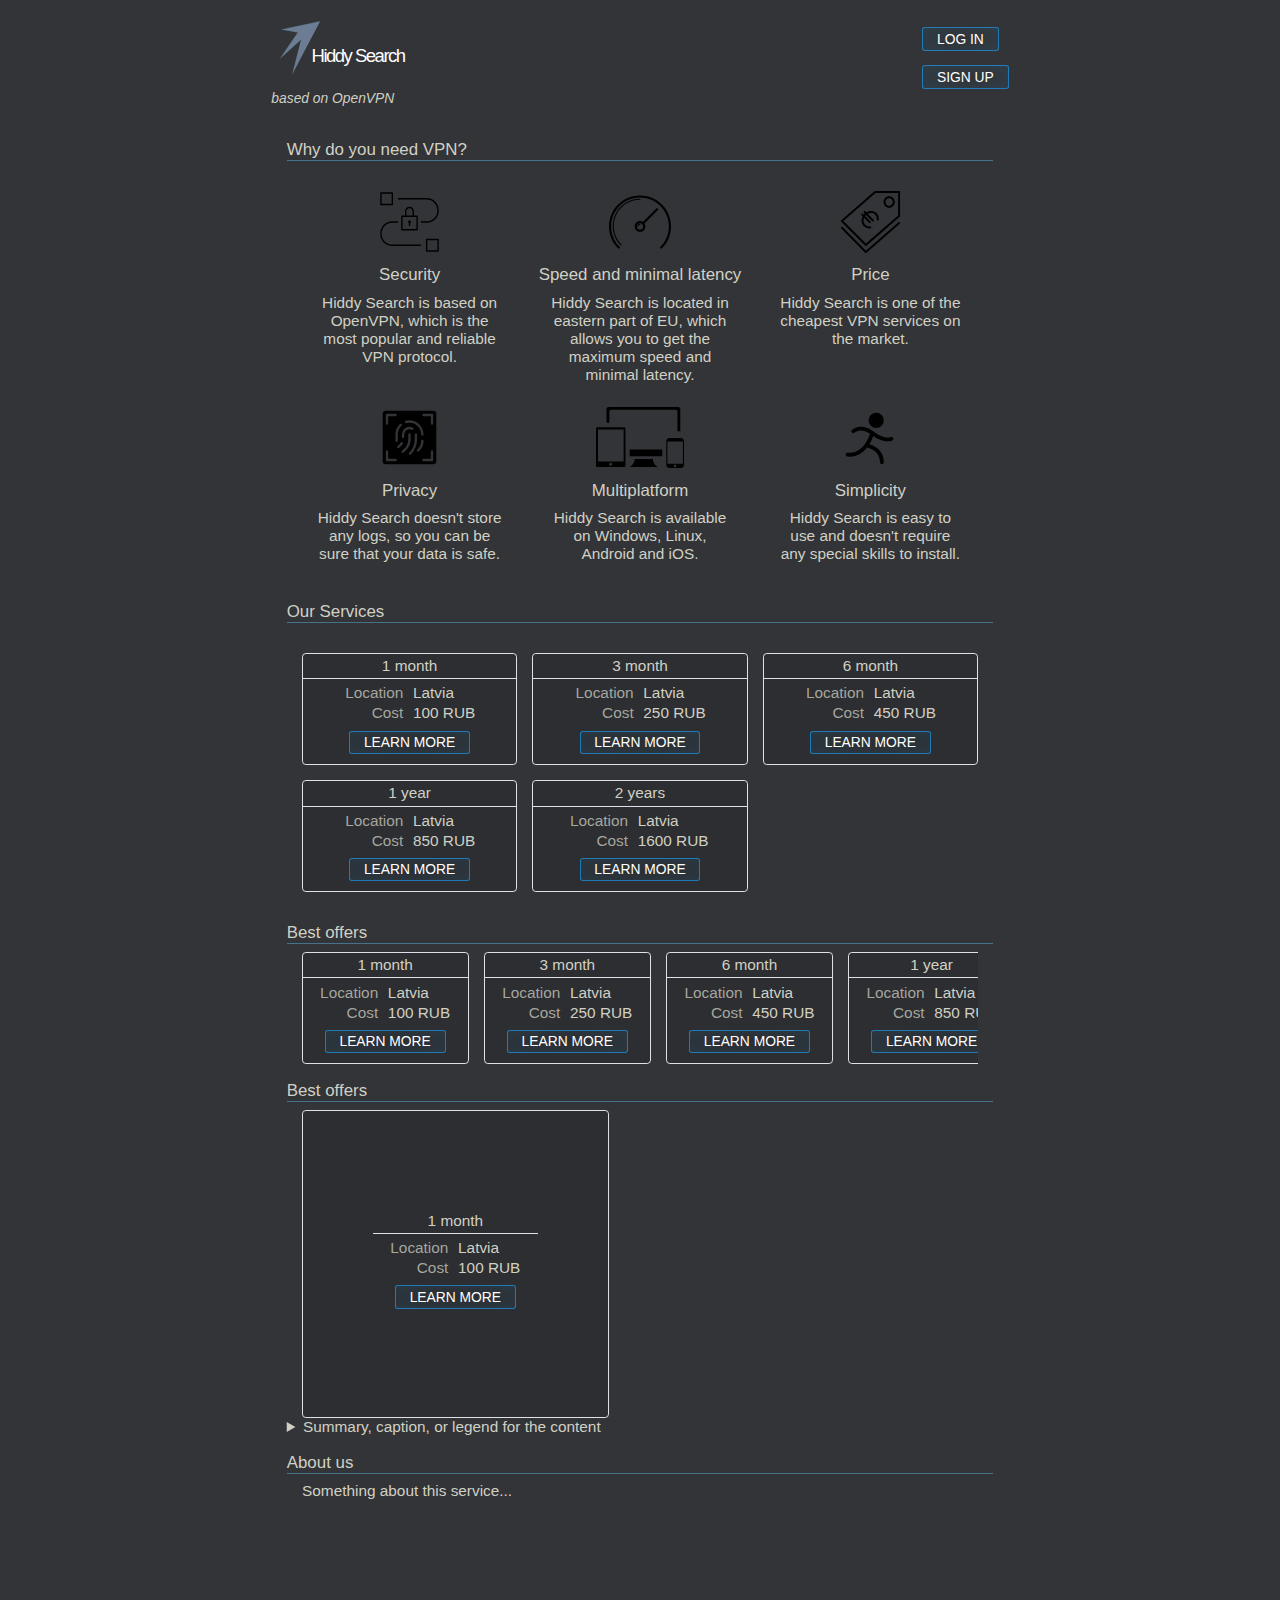
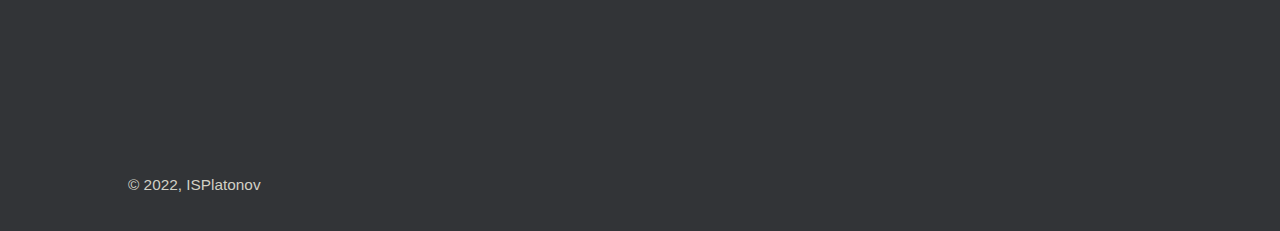
==== index.html @ e4ef8592 "update main page" ====
<!DOCTYPE html>
<html lang="en">

<head>
    <meta charset="UTF-8">
    <meta name="viewport" content="width=device-width, initial-scale=1.0">
    <title>Hiddy Search</title>
    <link rel="shortcut icon" href="https://raw.githubusercontent.com/ISPlatonov/MyVPN_WebService/master/images/logo_no_text.svg"
        type="image/png">
    <link rel="stylesheet" href="styles/style.css">
</head>

<body>
    <main>
        <div id="contact_info">
            <div>
                <p style="padding-right: 5em;">
                    <a href="index.html">
                        <img src="images/logo.svg" alt="Main logo" style="height: 4em;" />
                    </a>
                </p>
                <p>
                <div class="smaller">
                    <i>
                        based on OpenVPN
                    </i>
                </div>
                </p>
            </div>


            <div>
                <p>
                    <a class="button" href="log-in.html">Log in</a>
                </p>
                <p>
                    <a class="button" href="sign-up.html">Sign up</a>
                </p>
            </div>
        </div>

        <content>
            <hl>
                Why do you need VPN?
            </hl>
            <content>
                <div class="grid">
                    <div>
                        <img src="images/security.svg" alt="security" style="height: 4em;"/>
                        <h>
                            Security
                        </h>
                        <content>
                            <p>
                                Hiddy Search is based on OpenVPN, which is the most popular and reliable VPN protocol.
                            </p>
                        </content>
                    </div>
                    <div>
                        <img src="images/speed.svg" alt="speed" style="height: 4em;">
                        <h>
                            Speed and minimal latency
                        </h>
                        <content>
                            <p>
                                Hiddy Search is located in eastern part of EU, which allows you to get the maximum
                                speed and minimal latency.
                            </p>
                        </content>
                    </div>
                    <div>
                        <img src="images/price.svg" alt="price" style="height: 4em;">
                        <h>
                            Price
                        </h>
                        <content>
                            <p>
                                Hiddy Search is one of the cheapest VPN services on the market.
                            </p>
                        </content>
                    </div>
                    <div>
                        <img src="images/privacy.svg" alt="privacy" style="height: 4em;">
                        <h>
                            Privacy
                        </h>
                        <content>
                            <p>
                                Hiddy Search doesn't store any logs, so you can be sure that your data is safe.
                            </p>
                        </content>
                    </div>
                    <div>
                        <img src="images/multiplatform.svg" alt="multiplatform" style="height: 4em;">
                        <h>
                            Multiplatform
                        </h>
                        <content>
                            <p>
                                Hiddy Search is available on Windows, Linux, Android and iOS.
                            </p>
                        </content>
                    </div>
                    <div>
                        <img src="images/simplicity.svg" alt="simplicity" style="height: 4em;">
                        <h>
                            Simplicity
                        </h>
                        <content>
                            <p>
                                Hiddy Search is easy to use and doesn't require any special skills to install.
                            </p>
                        </content>
                    </div>
                </div>
            </content>
        </content>

        <content>
            <hl>
                Our Services
            </hl>
            <content class="grid">
                <div class="card">
                    <header>
                        1 month
                    </header>
                    <table>
                        <tbody>
                            <tr>
                                <td>
                                    Location
                                </td>
                                <td>
                                    Latvia
                                </td>
                            </tr>
                            <tr>
                                <td>
                                    Cost
                                </td>
                                <td>
                                    100 RUB
                                </td>
                            </tr>
                        </tbody>
                    </table>
                    <div>
                        <a class="button" href="aboba">
                            Learn more
                        </a>
                    </div>
                </div>
                <div class="card">
                    <header>
                        3 month
                    </header>
                    <table>
                        <tbody>
                            <tr>
                                <td>
                                    Location
                                </td>
                                <td>
                                    Latvia
                                </td>
                            </tr>
                            <tr>
                                <td>
                                    Cost
                                </td>
                                <td>
                                    250 RUB
                                </td>
                            </tr>
                        </tbody>
                    </table>
                    <div>
                        <a class="button" href="aboba">
                            Learn more
                        </a>
                    </div>
                </div>
                <div class="card">
                    <header>
                        6 month
                    </header>
                    <table>
                        <tbody>
                            <tr>
                                <td>
                                    Location
                                </td>
                                <td>
                                    Latvia
                                </td>
                            </tr>
                            <tr>
                                <td>
                                    Cost
                                </td>
                                <td>
                                    450 RUB
                                </td>
                            </tr>
                        </tbody>
                    </table>
                    <div>
                        <a class="button" href="aboba">
                            Learn more
                        </a>
                    </div>
                </div>
                <div class="card">
                    <header>
                        1 year
                    </header>
                    <table>
                        <tbody>
                            <tr>
                                <td>
                                    Location
                                </td>
                                <td>
                                    Latvia
                                </td>
                            </tr>
                            <tr>
                                <td>
                                    Cost
                                </td>
                                <td>
                                    850 RUB
                                </td>
                            </tr>
                        </tbody>
                    </table>
                    <div>
                        <a class="button" href="aboba">
                            Learn more
                        </a>
                    </div>
                </div>
                <div class="card">
                    <header>
                        2 years
                    </header>
                    <table>
                        <tbody>
                            <tr>
                                <td>
                                    Location
                                </td>
                                <td>
                                    Latvia
                                </td>
                            </tr>
                            <tr>
                                <td>
                                    Cost
                                </td>
                                <td>
                                    1600 RUB
                                </td>
                            </tr>
                        </tbody>
                    </table>
                    <div>
                        <a class="button" href="aboba">
                            Learn more
                        </a>
                    </div>
                </div>
            </content>
        </content>

        <content>
            <hl>
                Best offers
            </hl>
            <content>
                <div class="slider">
                    <div class="slides">
                        <div class="card slide">
                            <header>
                                1 month
                            </header>
                            <table>
                                <tbody>
                                    <tr>
                                        <td>
                                            Location
                                        </td>
                                        <td>
                                            Latvia
                                        </td>
                                    </tr>
                                    <tr>
                                        <td>
                                            Cost
                                        </td>
                                        <td>
                                            100 RUB
                                        </td>
                                    </tr>
                                </tbody>
                            </table>
                            <div>
                                <a class="button" href="aboba">
                                    Learn more
                                </a>
                            </div>
                        </div>
                        <div class="card slide">
                            <header>
                                3 month
                            </header>
                            <table>
                                <tbody>
                                    <tr>
                                        <td>
                                            Location
                                        </td>
                                        <td>
                                            Latvia
                                        </td>
                                    </tr>
                                    <tr>
                                        <td>
                                            Cost
                                        </td>
                                        <td>
                                            250 RUB
                                        </td>
                                    </tr>
                                </tbody>
                            </table>
                            <div>
                                <a class="button" href="aboba">
                                    Learn more
                                </a>
                            </div>
                        </div>
                        <div class="card slide">
                            <header>
                                6 month
                            </header>
                            <table>
                                <tbody>
                                    <tr>
                                        <td>
                                            Location
                                        </td>
                                        <td>
                                            Latvia
                                        </td>
                                    </tr>
                                    <tr>
                                        <td>
                                            Cost
                                        </td>
                                        <td>
                                            450 RUB
                                        </td>
                                    </tr>
                                </tbody>
                            </table>
                            <div>
                                <a class="button" href="aboba">
                                    Learn more
                                </a>
                            </div>
                        </div>
                        <div class="card slide">
                            <header>
                                1 year
                            </header>
                            <table>
                                <tbody>
                                    <tr>
                                        <td>
                                            Location
                                        </td>
                                        <td>
                                            Latvia
                                        </td>
                                    </tr>
                                    <tr>
                                        <td>
                                            Cost
                                        </td>
                                        <td>
                                            850 RUB
                                        </td>
                                    </tr>
                                </tbody>
                            </table>
                            <div>
                                <a class="button" href="aboba">
                                    Learn more
                                </a>
                            </div>
                        </div>
                        <div class="card slide">
                            <header>
                                2 years
                            </header>
                            <table>
                                <tbody>
                                    <tr>
                                        <td>
                                            Location
                                        </td>
                                        <td>
                                            Latvia
                                        </td>
                                    </tr>
                                    <tr>
                                        <td>
                                            Cost
                                        </td>
                                        <td>
                                            1600 RUB
                                        </td>
                                    </tr>
                                </tbody>
                            </table>
                            <div>
                                <a class="button" href="aboba">
                                    Learn more
                                </a>
                            </div>
                        </div>
                    </div>
                </div>
            </content>
        </content>

        <content>
            <hl>
                Best offers
            </hl>
            <content>
                <div class="slider" style="width: 20em; height: 20em;">
                    <div class="slides">
                        <div class="card slide one">
                            <header>
                                1 month
                            </header>
                            <table>
                                <tbody>
                                    <tr>
                                        <td>
                                            Location
                                        </td>
                                        <td>
                                            Latvia
                                        </td>
                                    </tr>
                                    <tr>
                                        <td>
                                            Cost
                                        </td>
                                        <td>
                                            100 RUB
                                        </td>
                                    </tr>
                                </tbody>
                            </table>
                            <div>
                                <a class="button" href="aboba">
                                    Learn more
                                </a>
                            </div>
                        </div>
                        <div class="card slide one">
                            <header>
                                3 month
                            </header>
                            <table>
                                <tbody>
                                    <tr>
                                        <td>
                                            Location
                                        </td>
                                        <td>
                                            Latvia
                                        </td>
                                    </tr>
                                    <tr>
                                        <td>
                                            Cost
                                        </td>
                                        <td>
                                            250 RUB
                                        </td>
                                    </tr>
                                </tbody>
                            </table>
                            <div>
                                <a class="button" href="aboba">
                                    Learn more
                                </a>
                            </div>
                        </div>
                        <div class="card slide one">
                            <header>
                                6 month
                            </header>
                            <table>
                                <tbody>
                                    <tr>
                                        <td>
                                            Location
                                        </td>
                                        <td>
                                            Latvia
                                        </td>
                                    </tr>
                                    <tr>
                                        <td>
                                            Cost
                                        </td>
                                        <td>
                                            450 RUB
                                        </td>
                                    </tr>
                                </tbody>
                            </table>
                            <div>
                                <a class="button" href="aboba">
                                    Learn more
                                </a>
                            </div>
                        </div>
                        <div class="card slide one">
                            <header>
                                1 year
                            </header>
                            <table>
                                <tbody>
                                    <tr>
                                        <td>
                                            Location
                                        </td>
                                        <td>
                                            Latvia
                                        </td>
                                    </tr>
                                    <tr>
                                        <td>
                                            Cost
                                        </td>
                                        <td>
                                            850 RUB
                                        </td>
                                    </tr>
                                </tbody>
                            </table>
                            <div>
                                <a class="button" href="aboba">
                                    Learn more
                                </a>
                            </div>
                        </div>
                        <div class="card slide one">
                            <header>
                                2 years
                            </header>
                            <table>
                                <tbody>
                                    <tr>
                                        <td>
                                            Location
                                        </td>
                                        <td>
                                            Latvia
                                        </td>
                                    </tr>
                                    <tr>
                                        <td>
                                            Cost
                                        </td>
                                        <td>
                                            1600 RUB
                                        </td>
                                    </tr>
                                </tbody>
                            </table>
                            <div>
                                <a class="button" href="aboba">
                                    Learn more
                                </a>
                            </div>
                        </div>
                    </div>
                </div>
            </content>
        </content>

        <content>
            <details>
                <summary>
                    Summary, caption, or legend for the content
                </summary>
                Content goes here.
            </details>
        </content>

        <content>
            <hl>
                About us
            </hl>
            <content>
                <p>Something about this service...</p>
                <iframe src="https://www.youtube.com/embed/tgbNymZ7vqY">
                </iframe>
            </content>
        </content>
    </main>
    <footer>
        © 2022, ISPlatonov
    </footer>
</body>

</html>
---- styles/style.css ----
:root {
    --bg-color: #323437;
    --text-color: #d1d0c5;
    --description-color: rgba(209, 208, 197, 0.75);
    --expression-color: white;
    --underline-color: rgb(69, 115, 139);
    --link-color: #ffffff;
    --link-hover-color: #e4c659;
    --link-background: radial-gradient(rgba(255, 255, 255, 0), rgb(234, 247, 255));
    --link-filter-hover: drop-shadow(.1em .1em .1em rgba(00, 00, 00, 0.2));
    --button-background: radial-gradient(rgba(255, 255, 255, 0), rgba(30, 146, 223, 0.1));
    --button-border-color: rgba(30, 146, 223, .75);
    --button-border-hover-color: rgba(30, 146, 223);
    --card-border-color: #dee2e6;
    --input-background-color: #474c50;
    --card-background-color: #2c2e31;
    --card-filter: drop-shadow(.25em .25em .25em rgba(00, 00, 00, 0.2));
    
    --font-family-sans-serif: -apple-system, BlinkMacSystemFont, "Segoe UI", Roboto, "Helvetica Neue", Arial, "Noto Sans", sans-serif, "Apple Color Emoji", "Segoe UI Emoji", "Segoe UI Symbol", "Noto Color Emoji";
    --font-family-monospace: SFMono-Regular, Menlo, Monaco, Consolas, "Liberation Mono", "Courier New", monospace;
}

*,
::after,
::before {
    -webkit-box-sizing: border-box;
    box-sizing: border-box;
    outline: 0;
    padding: 0;
    margin: 0;
}

body {
    font-size: 1.2vw;
    font-weight: 400;
    min-width: 16em;
    overflow-x: hidden;
    font-family: var(--font-family-sans-serif);
    width: 100%;
    color: var(--text-color);
    -webkit-font-smoothing: antialiased;
    display: block;
    background: var(--bg-color);
}

footer {
    background-color: var(--bg-color);
    height: 6em;
    bottom: 0;
    left: 0;
    margin-top: 3em;
    color: var(--text-color);

    width: 100%;
    display: inline-flex;
    justify-content: space-between;
    align-items: center;
    padding-left: 10%;
    padding-right: 10%;
}

main {
    max-width: 48em;
    width: 80%;
    margin: 0 auto;
    margin-bottom: 2em;
    text-align: justify;
}

content {
    margin-left: 1em;
    margin-right: 1em;
    display: block;
}

.smaller {
    font-size: 0.9em;
}

div {
    display: block;
}

p {
    margin-top: 0.5em;
    margin-bottom: 0.5em;
}

#contact_info {
    height: 8em;
    width: 100%;
    display: inline-flex;
    justify-content: space-between;
    align-items: center;
}

a {
    color: var(--main-color);
    background: var(--link-background);
    text-decoration: none;
    cursor: pointer;
    transition: filter .5s, transform .5s;
    display: inline-block;
    background: transparent;
}

a.button {
    border-radius: .2em;
    padding: .2em;
    color: var(--link-color);
    background: var(--button-background);
    border: 1px solid var(--button-border-color);
    padding-left: 1em;
    padding-right: 1em;
    text-transform: uppercase;
    font-size: .9em;
    margin-bottom: .5em;
}

a.button:hover {
    border-color: var(--button-border-hover-color);
}

a:hover {
    color: var(--link-hover-color);
    text-decoration: underline;
    background: transparent;

    text-shadow: none;
    box-shadow: none;
    filter: var(--link-filter-hover);
    transition: all 0.5s;
    transform: translateY(-.06em);
}

a[href*="https://www.linkedin.com"]::after {
    background-image: url(https://raw.githubusercontent.com/ISPlatonov/CV/master/images/icons/link_LinkedIn.svg);
}

a[href*="https://github.com"]::after {
    background-image: url(https://raw.githubusercontent.com/ISPlatonov/CV/master/images/icons/link_GitHub.svg);
}

a[href*="https://hh.ru"]::after {
    background-image: url(https://raw.githubusercontent.com/ISPlatonov/CV/master/images/icons/link_hh.svg);
}

a[href*="mailto:"]::after {
    background-image: url(https://raw.githubusercontent.com/ISPlatonov/CV/master/images/icons/link_mail.svg);
}

a[href*="https://git.miem.hse.ru"]::after {
    background-image: url(https://raw.githubusercontent.com/ISPlatonov/CV/master/images/icons/link_gitlab.svg);
}

a[href*="https://t.me"]::after {
    background-image: url(https://raw.githubusercontent.com/ISPlatonov/CV/master/images/icons/link_Telegram.svg);
}

hl {
    font-size: 1.1em;
    margin-top: 1em;
    margin-bottom: 0.5em;
    display: block;
    border-bottom: solid .1em var(--underline-color);
}

h {
    font-size: 1.1em;
    display: block;
    margin-top: 0.5em;
    margin-bottom: 0.5em;
}

ul {
    list-style-type: disc;
    list-style-position: outside;
    margin-left: 1em;
    ;
}

li {
    margin-bottom: 0.2em;
}

iframe {
    border: none;
}

/*
ul.sharp li::before {
    content: "#";
    margin-right: 1em;
}

ul.slash li::before {
    content: "//";
    margin-right: 1em;
}

ul.round li::before {
    content: "•";
    margin-right: 1em;
}

ul.arrow li::before {
    content: ">";
    margin-right: 1em;
}
*/

.grid {
    display: grid;
    gap: 1em;
    grid-template-columns: repeat(auto-fit, minmax(14em, 1fr));
    margin-bottom: 2em;
    margin-top: 2em;
}

.grid>div {
    text-align: center;
    vertical-align: middle;
}

.card {
    position: relative;
    display: flex;
    flex-direction: column;
    min-width: 0;
    word-wrap: break-word;
    background-clip: border-box;
    border: 1px solid var(--card-border-color);
    border-radius: .25em;
    justify-content: center;
    background-color: var(--card-background-color);
    /*filter: var(--card-filter);*/
}

.card>* {
    padding: .2em;
    padding-left: 1em;
    padding-right: 1em;
}

.card>table {
    border-top: 1px solid var(--card-border-color) !important;
}

td:first-child {
    text-align: right;
    color: var(--description-color);
    padding-right: 0.5em;
    vertical-align: top;
    white-space: nowrap;
}

td:last-child {
    text-align: left;
}

.slider {
    display: flex;
    text-align: center;
    overflow: hidden;
    -webkit-overflow-scrolling: touch;
    scroll-snap-type: x mandatory;
}

.slides {
    display: flex;
    overflow-x: auto;
    -ms-scroll-snap-type: x mandatory;
    scroll-snap-type: x mandatory;
    scroll-behavior: smooth;
    -webkit-overflow-scrolling: touch;
}

.slides>div {
    display: flex;
    justify-content: center;
    flex-shrink: 0;
    height: 100%;
    scroll-snap-align: start;
    scroll-behavior: smooth;
    -webkit-overflow-scrolling: touch;
    border: 1px solid var(--card-border-color);
    border-radius: .25em;
    align-items: center;
    margin-left: .5em;
    margin-right: .5em;
}

.slides>div.one {
    width: 20em;
}

summary:focus {
    outline-style: none;
}

input {
    border: 1px solid var(--card-border-color);
    border-radius: .25em;
    padding: .5em;
    margin-bottom: 1em;
    font-size: 1em;
    color: var(--text-color);
    font-family: var(--font-family-monospace);
    background-color: var(--input-background-color);
}

center {
    align-content: center;
    justify-content: center;
}

@media screen and (max-width: 49em) {
    body {
        font-size: 80%;
    }

    main {
        width: 80%;
    }
}

::-webkit-scrollbar {
    height: .7em;
    width: .7em;
    background: transparent;
    z-index: auto;
    overflow: visible;
}

::-webkit-scrollbar-thumb {
    width: .7em;
    background-color: rgba(0, 0, 0, 0.3);

    z-index: auto;
    border: .17em solid rgba(0, 0, 0, 0);
    background-clip: padding-box;
    margin: .17em;
}

::-webkit-scrollbar-thumb:hover {
    width: .7em;
    background-color: rgba(0, 0, 0, 0.5);

    z-index: auto;
    border: .1em solid rgba(0, 0, 0, 0);
    background-clip: padding-box;
    margin: .1em;
}

::-webkit-scrollbar-thumb:hover:active {
    width: .7em;
    background-color: rgba(0, 0, 0, 0.7);

    z-index: auto;
    border: .1em solid rgba(0, 0, 0, 0);
    background-clip: padding-box;
    margin: .1em;
}
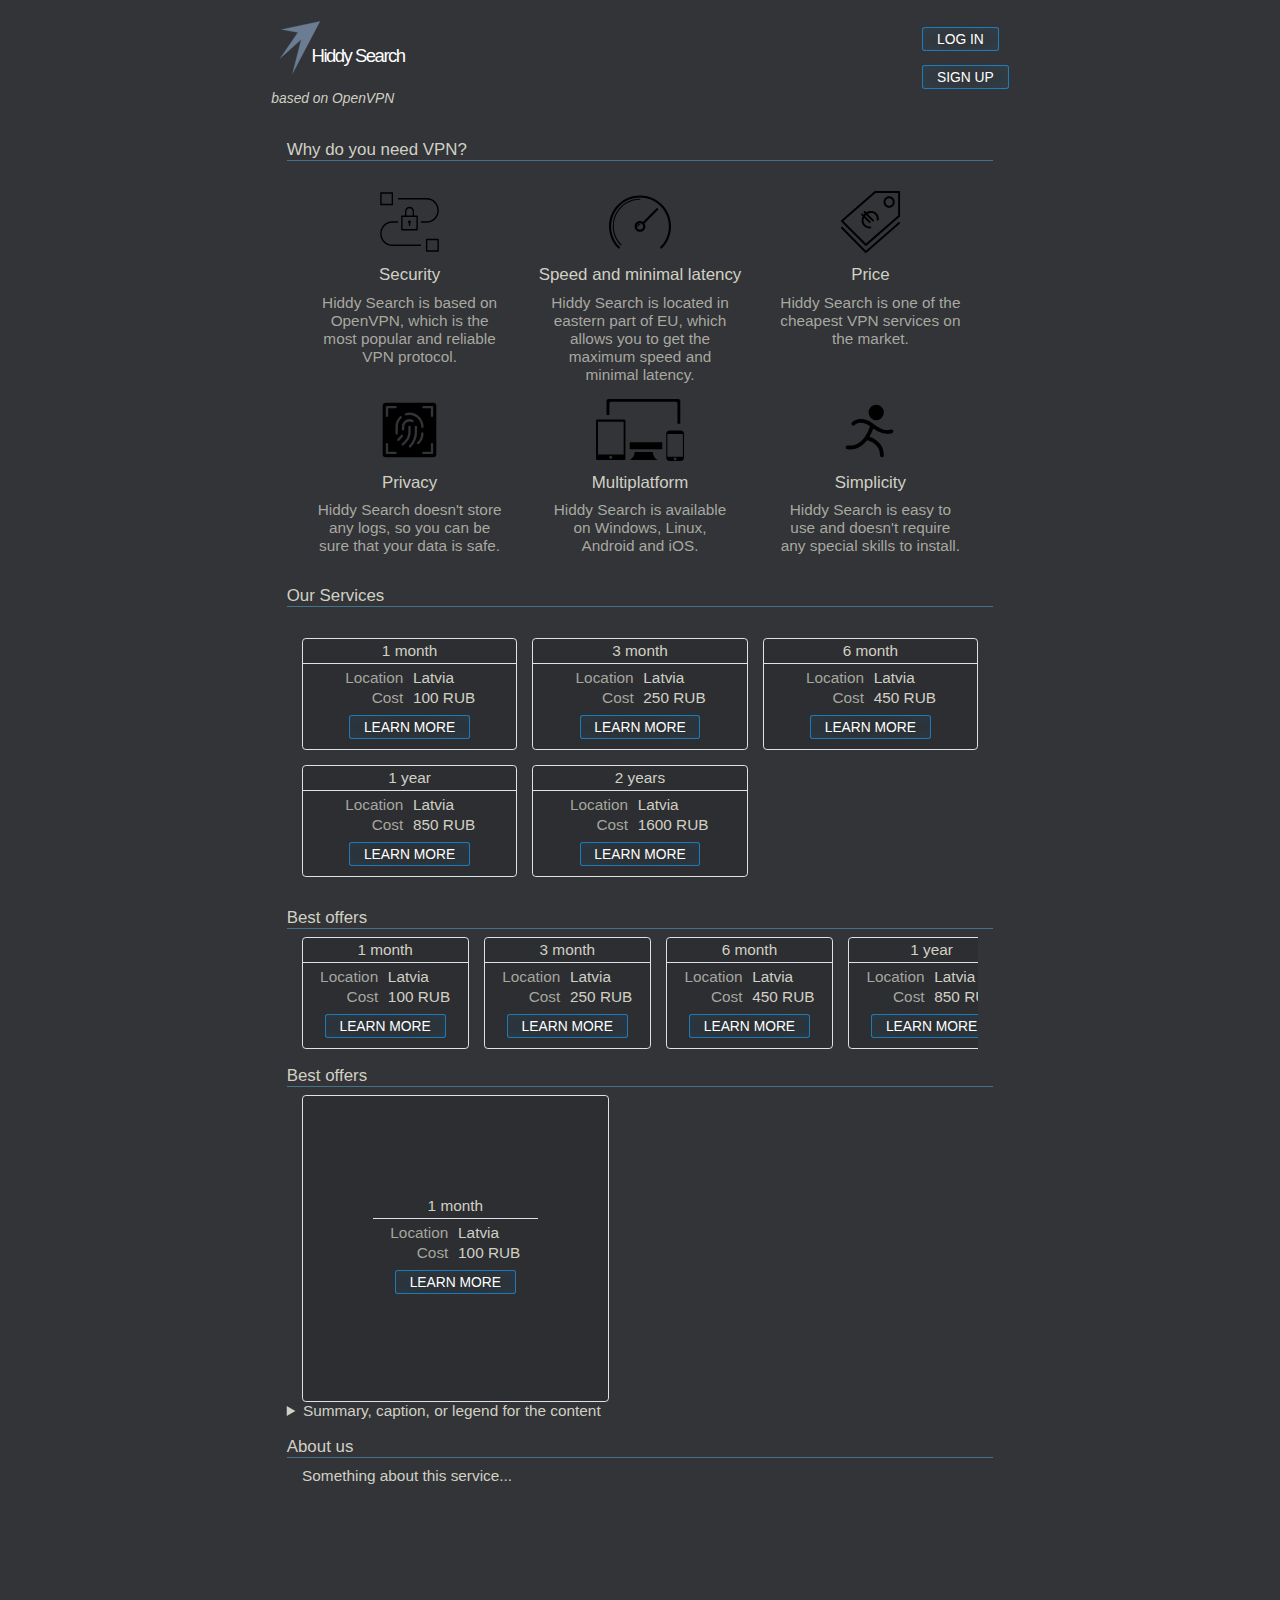
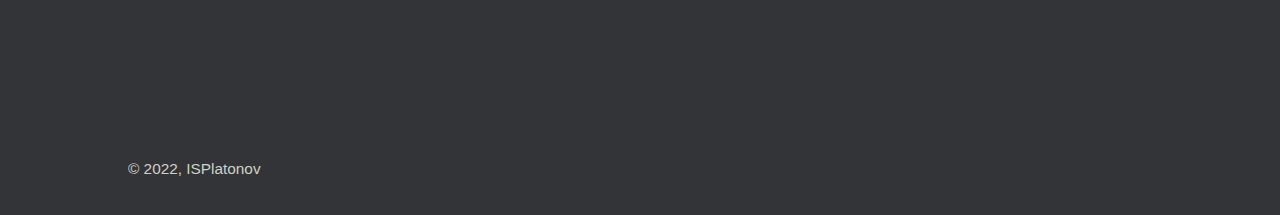
==== commit 26254e1e: "added css class description" ====
--- a/index.html
+++ b/index.html
@@ -50,10 +50,8 @@
                         <h>
                             Security
                         </h>
-                        <content>
-                            <p>
+                        <content class="description">
                                 Hiddy Search is based on OpenVPN, which is the most popular and reliable VPN protocol.
-                            </p>
                         </content>
                     </div>
                     <div>
@@ -61,11 +59,9 @@
                         <h>
                             Speed and minimal latency
                         </h>
-                        <content>
-                            <p>
+                        <content class="description">
                                 Hiddy Search is located in eastern part of EU, which allows you to get the maximum
                                 speed and minimal latency.
-                            </p>
                         </content>
                     </div>
                     <div>
@@ -73,10 +69,8 @@
                         <h>
                             Price
                         </h>
-                        <content>
-                            <p>
+                        <content class="description">
                                 Hiddy Search is one of the cheapest VPN services on the market.
-                            </p>
                         </content>
                     </div>
                     <div>
@@ -84,10 +78,8 @@
                         <h>
                             Privacy
                         </h>
-                        <content>
-                            <p>
+                        <content class="description">
                                 Hiddy Search doesn't store any logs, so you can be sure that your data is safe.
-                            </p>
                         </content>
                     </div>
                     <div>
@@ -95,10 +87,8 @@
                         <h>
                             Multiplatform
                         </h>
-                        <content>
-                            <p>
+                        <content class="description">
                                 Hiddy Search is available on Windows, Linux, Android and iOS.
-                            </p>
                         </content>
                     </div>
                     <div>
@@ -106,10 +96,8 @@
                         <h>
                             Simplicity
                         </h>
-                        <content>
-                            <p>
+                        <content class="description">
                                 Hiddy Search is easy to use and doesn't require any special skills to install.
-                            </p>
                         </content>
                     </div>
                 </div>
--- a/styles/style.css
+++ b/styles/style.css
@@ -73,6 +73,10 @@
     display: block;
 }
 
+.description {
+    color: var(--description-color);
+}
+
 .smaller {
     font-size: 0.9em;
 }
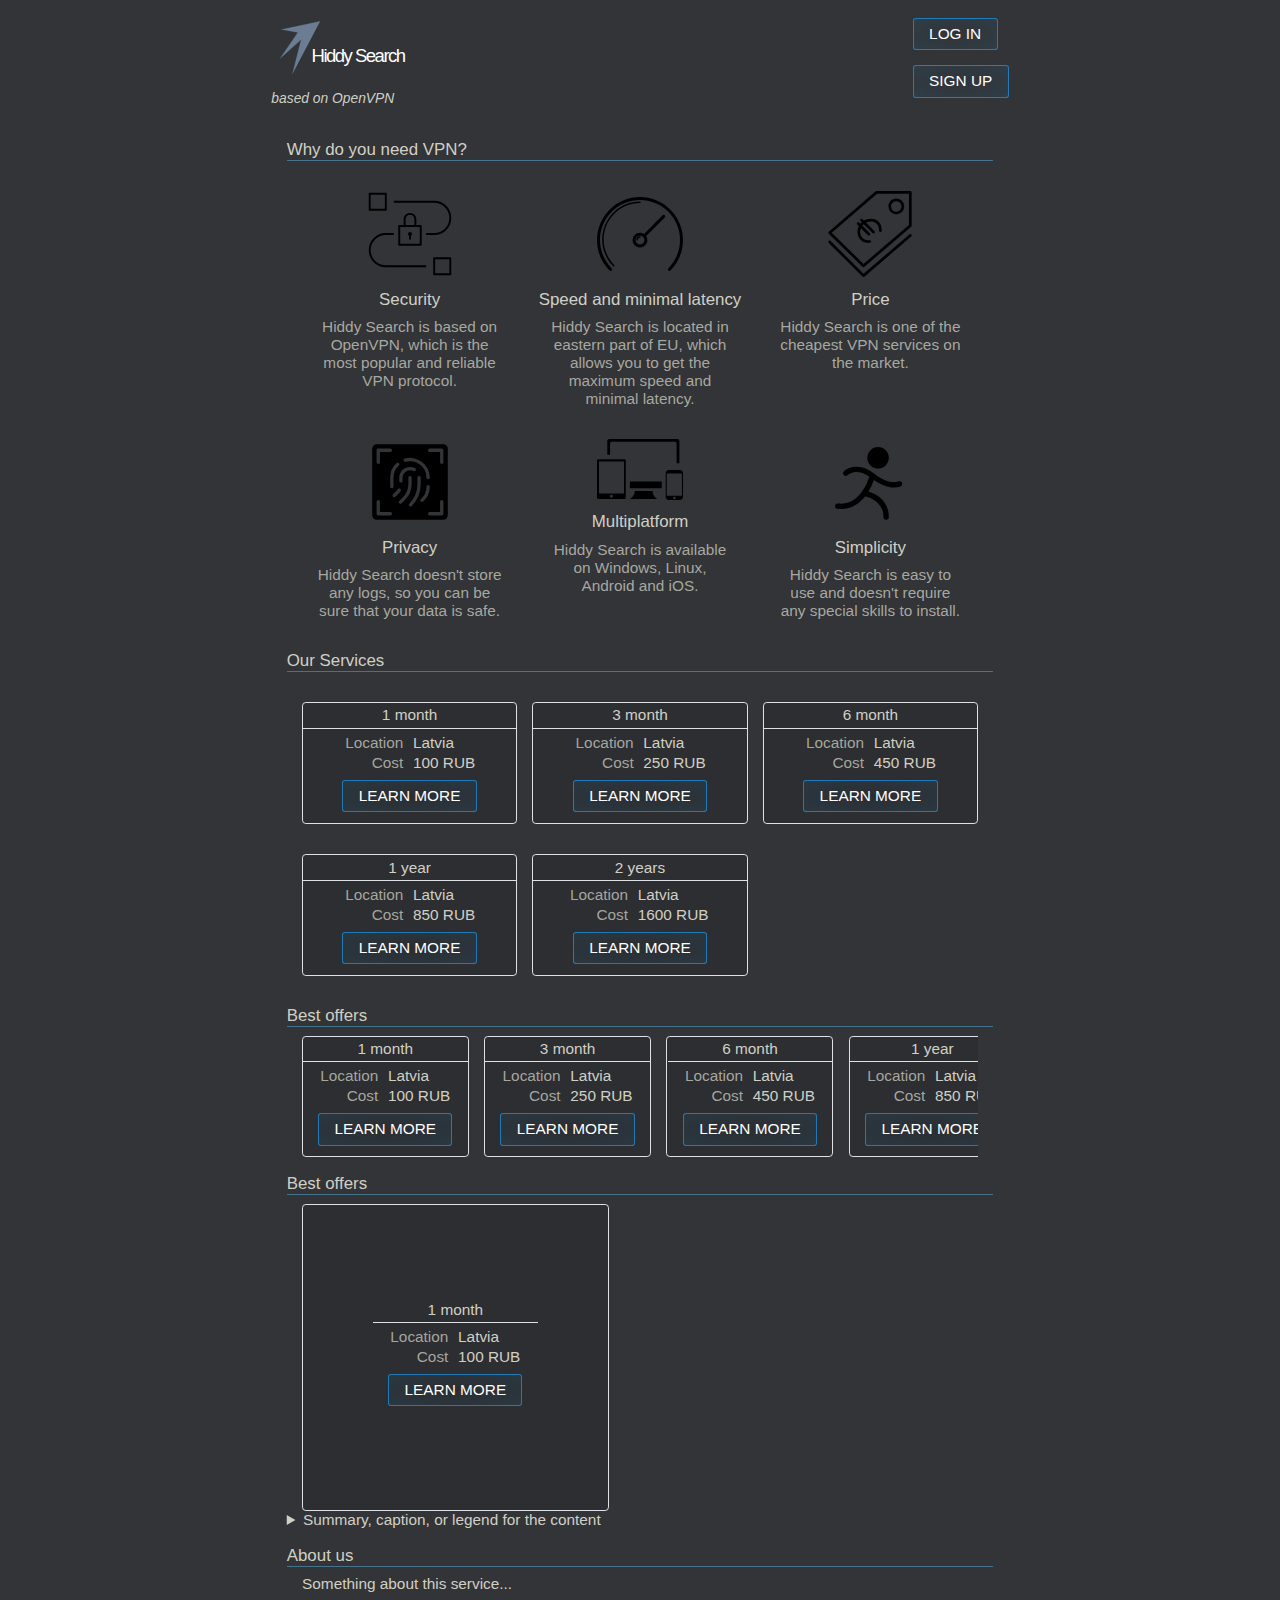
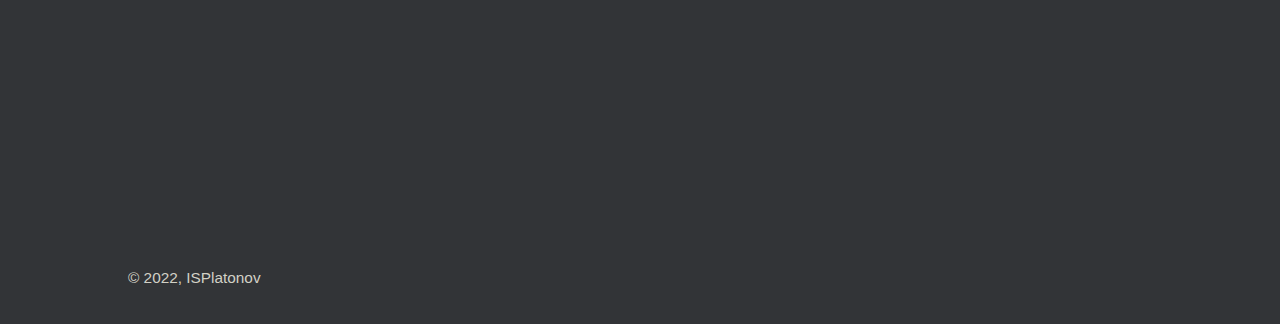
==== commit f2385684: "grid img size fixed" ====
--- a/index.html
+++ b/index.html
@@ -46,7 +46,7 @@
             <content>
                 <div class="grid">
                     <div>
-                        <img src="images/security.svg" alt="security" style="height: 4em;"/>
+                        <img src="images/security.svg" alt="security"/>
                         <h>
                             Security
                         </h>
@@ -55,7 +55,7 @@
                         </content>
                     </div>
                     <div>
-                        <img src="images/speed.svg" alt="speed" style="height: 4em;">
+                        <img src="images/speed.svg" alt="speed"/>
                         <h>
                             Speed and minimal latency
                         </h>
@@ -65,7 +65,7 @@
                         </content>
                     </div>
                     <div>
-                        <img src="images/price.svg" alt="price" style="height: 4em;">
+                        <img src="images/price.svg" alt="price"/>
                         <h>
                             Price
                         </h>
@@ -74,7 +74,7 @@
                         </content>
                     </div>
                     <div>
-                        <img src="images/privacy.svg" alt="privacy" style="height: 4em;">
+                        <img src="images/privacy.svg" alt="privacy"/>
                         <h>
                             Privacy
                         </h>
@@ -83,7 +83,7 @@
                         </content>
                     </div>
                     <div>
-                        <img src="images/multiplatform.svg" alt="multiplatform" style="height: 4em;">
+                        <img src="images/multiplatform.svg" alt="multiplatform"/>
                         <h>
                             Multiplatform
                         </h>
@@ -92,7 +92,7 @@
                         </content>
                     </div>
                     <div>
-                        <img src="images/simplicity.svg" alt="simplicity" style="height: 4em;">
+                        <img src="images/simplicity.svg" alt="simplicity"/>
                         <h>
                             Simplicity
                         </h>
--- a/styles/style.css
+++ b/styles/style.css
@@ -110,14 +110,14 @@
 
 a.button {
     border-radius: .2em;
-    padding: .2em;
+    padding: .4em;
     color: var(--link-color);
     background: var(--button-background);
     border: 1px solid var(--button-border-color);
     padding-left: 1em;
     padding-right: 1em;
     text-transform: uppercase;
-    font-size: .9em;
+    font-size: 1em;
     margin-bottom: .5em;
 }
 
@@ -219,11 +219,17 @@
     grid-template-columns: repeat(auto-fit, minmax(14em, 1fr));
     margin-bottom: 2em;
     margin-top: 2em;
+    row-gap: 2em;
 }
 
 .grid>div {
     text-align: center;
     vertical-align: middle;
+}
+
+.grid>div>img {
+    width: 40%;
+    object-fit: scale-down;
 }
 
 .card {
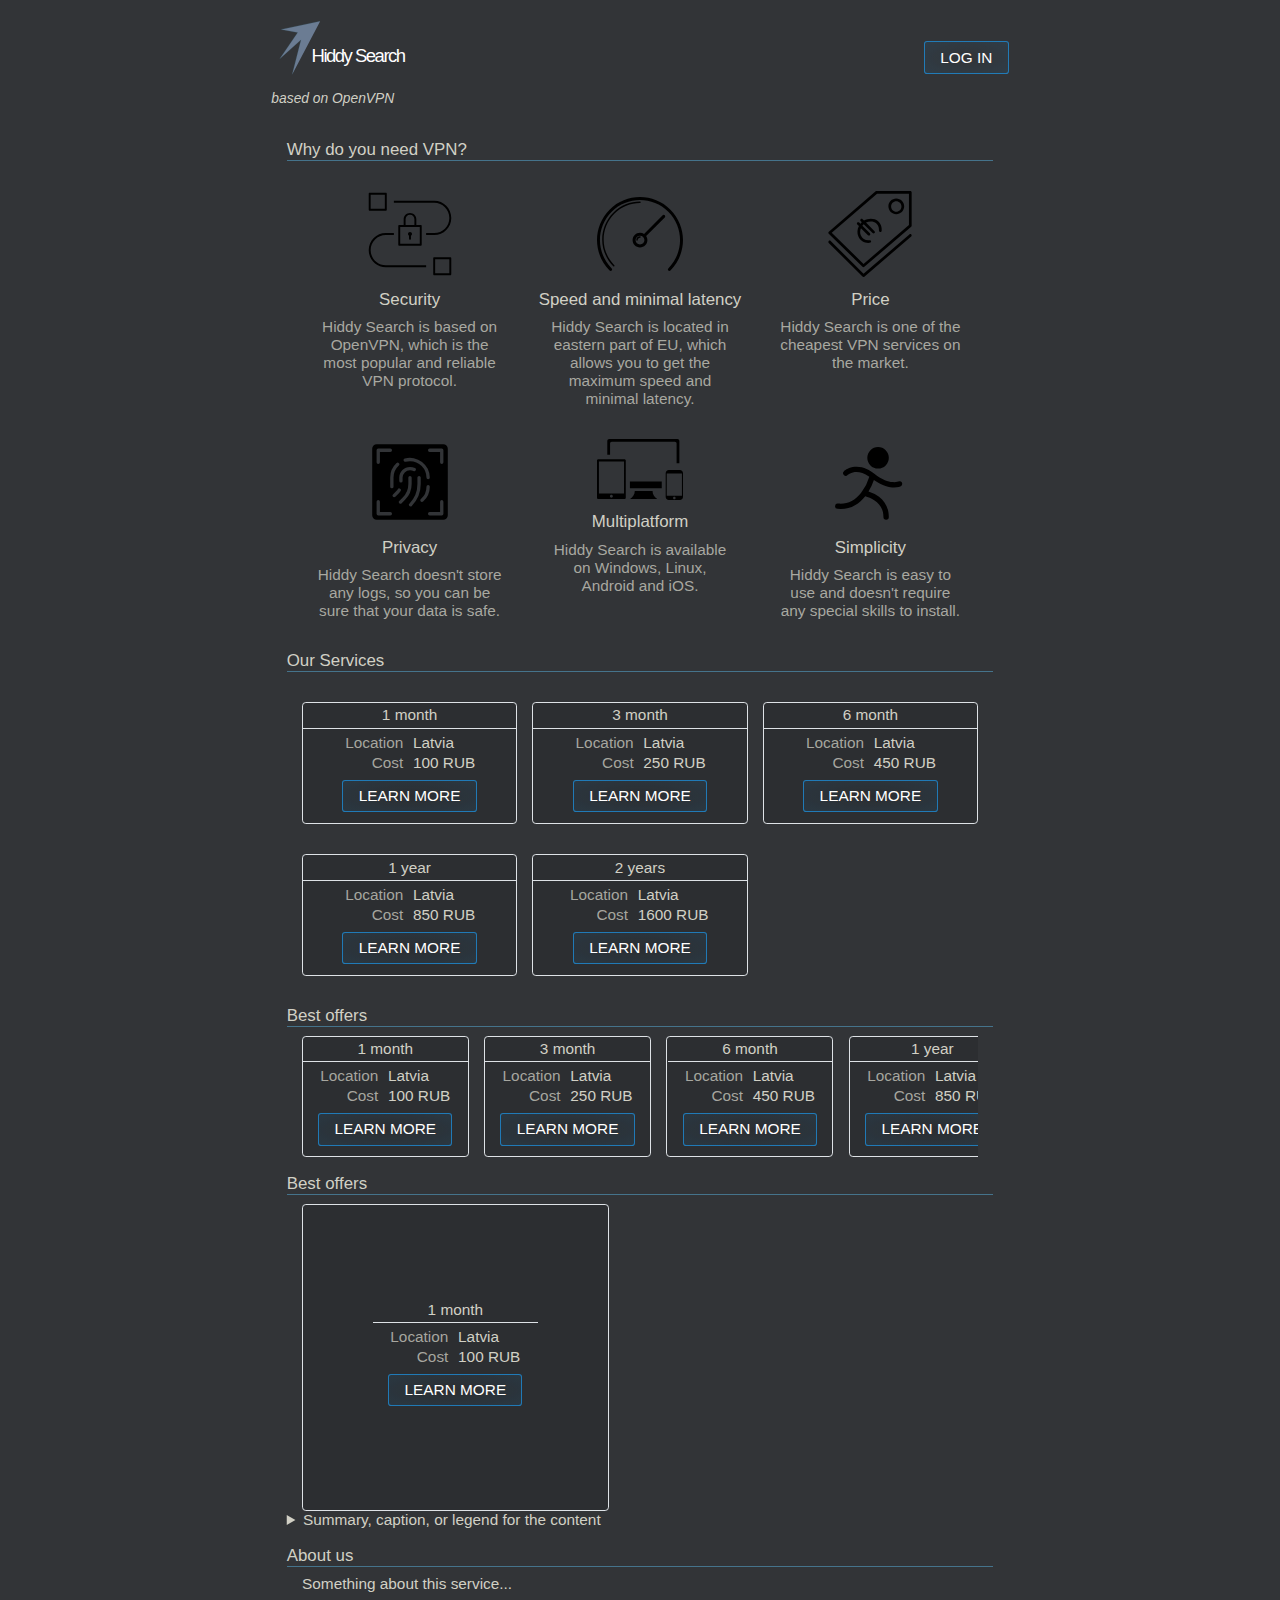
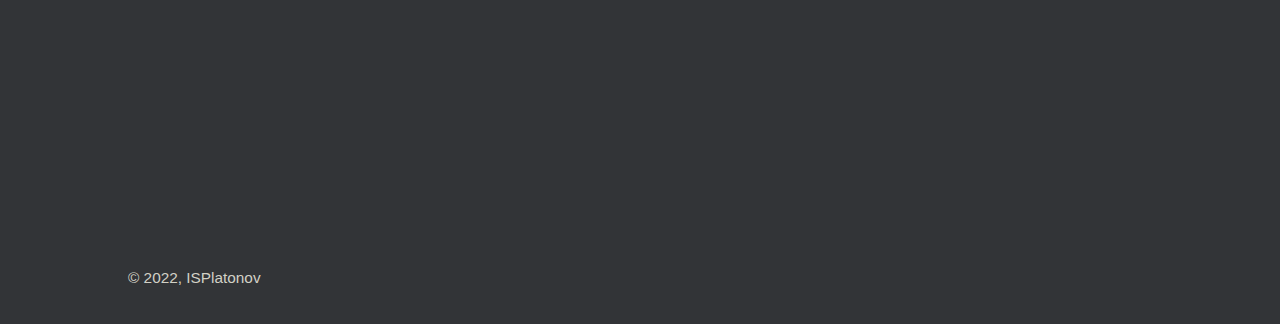
==== commit ab0a0b3d: "only log in on main page" ====
--- a/index.html
+++ b/index.html
@@ -32,9 +32,6 @@
             <div>
                 <p>
                     <a class="button" href="log-in.html">Log in</a>
-                </p>
-                <p>
-                    <a class="button" href="sign-up.html">Sign up</a>
                 </p>
             </div>
         </div>
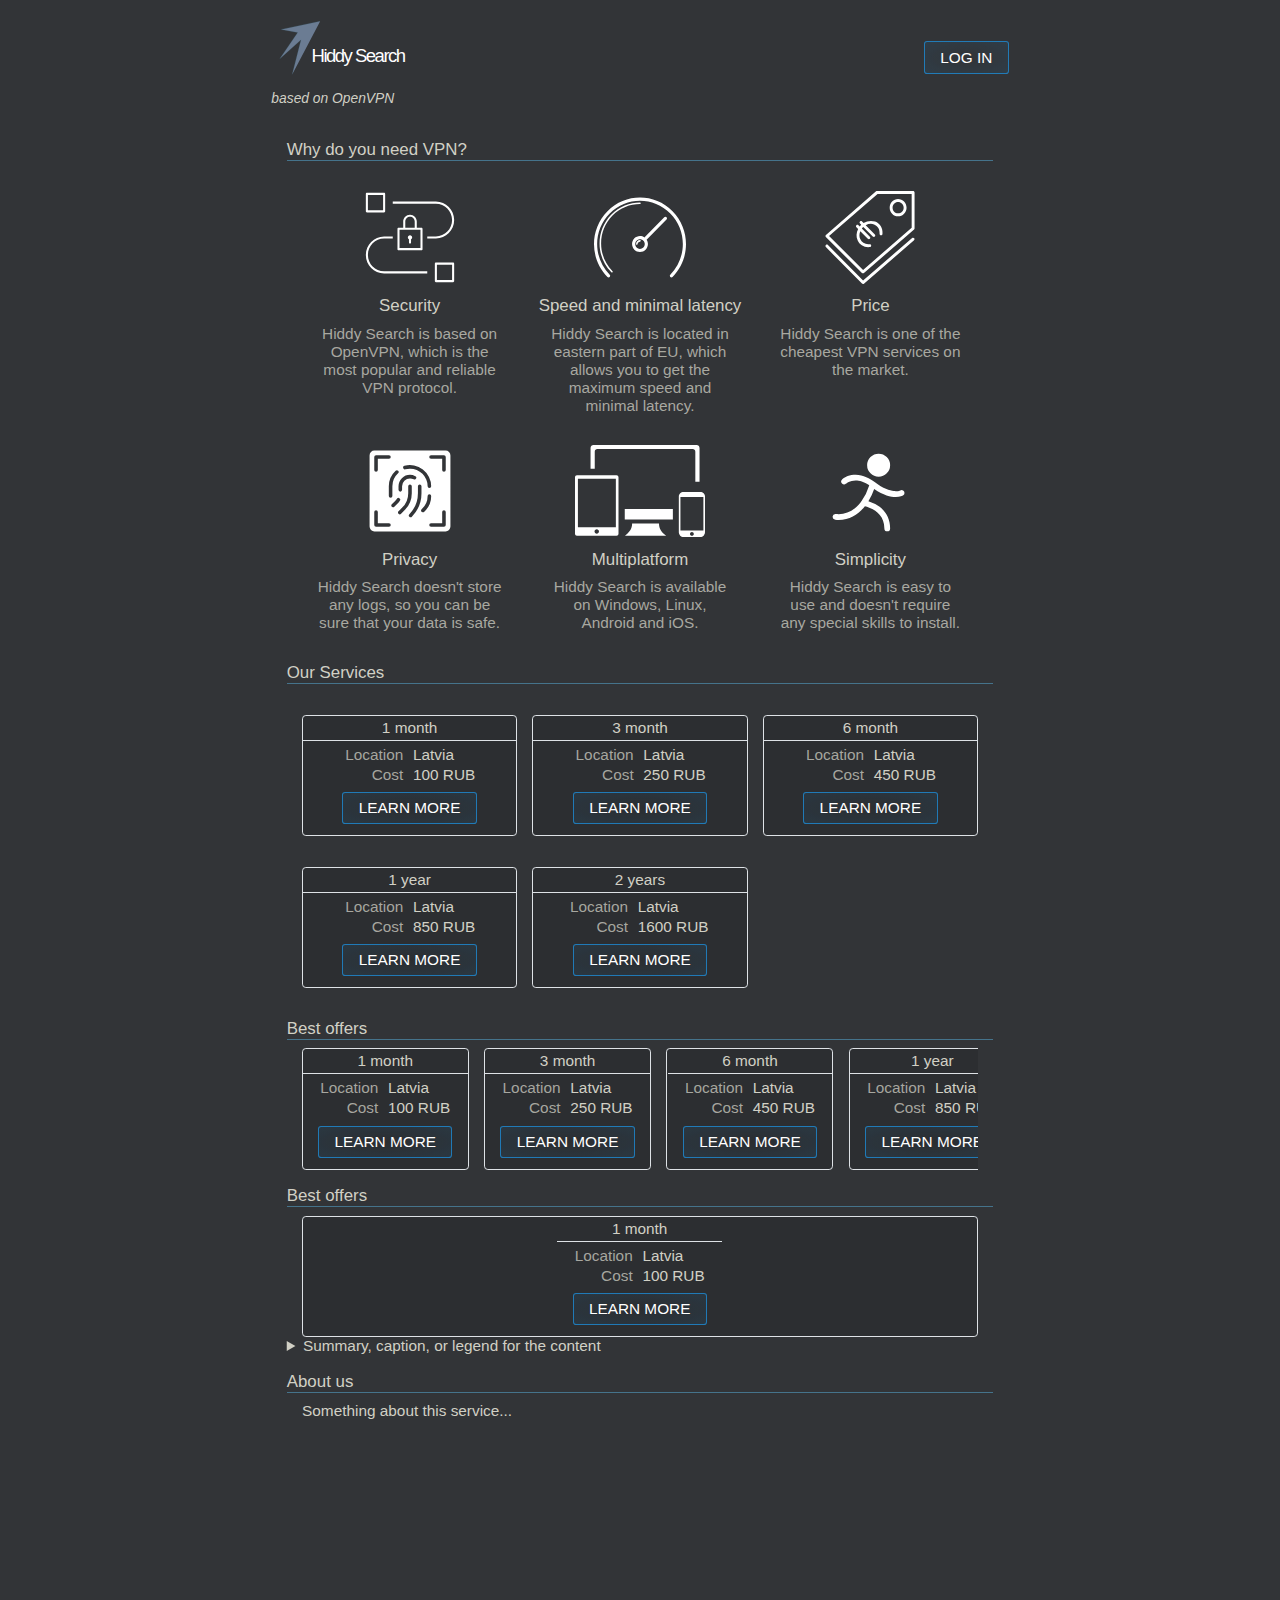
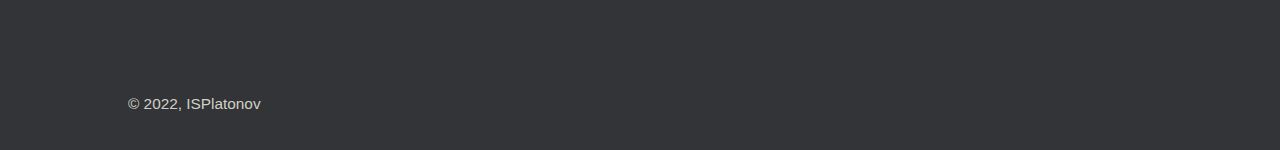
==== commit ecaa63cf: "one slider centered" ====
--- a/index.html
+++ b/index.html
@@ -5,7 +5,8 @@
     <meta charset="UTF-8">
     <meta name="viewport" content="width=device-width, initial-scale=1.0">
     <title>Hiddy Search</title>
-    <link rel="shortcut icon" href="https://raw.githubusercontent.com/ISPlatonov/MyVPN_WebService/master/images/logo_no_text.svg"
+    <link rel="shortcut icon"
+        href="https://raw.githubusercontent.com/ISPlatonov/MyVPN_WebService/master/images/logo_no_text.svg"
         type="image/png">
     <link rel="stylesheet" href="styles/style.css">
 </head>
@@ -43,58 +44,58 @@
             <content>
                 <div class="grid">
                     <div>
-                        <img src="images/security.svg" alt="security"/>
+                        <img src="images/security.svg" alt="security" />
                         <h>
                             Security
                         </h>
                         <content class="description">
-                                Hiddy Search is based on OpenVPN, which is the most popular and reliable VPN protocol.
+                            Hiddy Search is based on OpenVPN, which is the most popular and reliable VPN protocol.
                         </content>
                     </div>
                     <div>
-                        <img src="images/speed.svg" alt="speed"/>
+                        <img src="images/speed.svg" alt="speed" />
                         <h>
                             Speed and minimal latency
                         </h>
                         <content class="description">
-                                Hiddy Search is located in eastern part of EU, which allows you to get the maximum
-                                speed and minimal latency.
+                            Hiddy Search is located in eastern part of EU, which allows you to get the maximum
+                            speed and minimal latency.
                         </content>
                     </div>
                     <div>
-                        <img src="images/price.svg" alt="price"/>
+                        <img src="images/price.svg" alt="price" />
                         <h>
                             Price
                         </h>
                         <content class="description">
-                                Hiddy Search is one of the cheapest VPN services on the market.
+                            Hiddy Search is one of the cheapest VPN services on the market.
                         </content>
                     </div>
                     <div>
-                        <img src="images/privacy.svg" alt="privacy"/>
+                        <img src="images/privacy.svg" alt="privacy" />
                         <h>
                             Privacy
                         </h>
                         <content class="description">
-                                Hiddy Search doesn't store any logs, so you can be sure that your data is safe.
+                            Hiddy Search doesn't store any logs, so you can be sure that your data is safe.
                         </content>
                     </div>
                     <div>
-                        <img src="images/multiplatform.svg" alt="multiplatform"/>
+                        <img src="images/multiplatform.svg" alt="multiplatform" />
                         <h>
                             Multiplatform
                         </h>
                         <content class="description">
-                                Hiddy Search is available on Windows, Linux, Android and iOS.
+                            Hiddy Search is available on Windows, Linux, Android and iOS.
                         </content>
                     </div>
                     <div>
-                        <img src="images/simplicity.svg" alt="simplicity"/>
+                        <img src="images/simplicity.svg" alt="simplicity" />
                         <h>
                             Simplicity
                         </h>
                         <content class="description">
-                                Hiddy Search is easy to use and doesn't require any special skills to install.
+                            Hiddy Search is easy to use and doesn't require any special skills to install.
                         </content>
                     </div>
                 </div>
@@ -426,160 +427,162 @@
                 Best offers
             </hl>
             <content>
-                <div class="slider" style="width: 20em; height: 20em;">
-                    <div class="slides">
-                        <div class="card slide one">
-                            <header>
-                                1 month
-                            </header>
-                            <table>
-                                <tbody>
-                                    <tr>
-                                        <td>
-                                            Location
-                                        </td>
-                                        <td>
-                                            Latvia
-                                        </td>
-                                    </tr>
-                                    <tr>
-                                        <td>
-                                            Cost
-                                        </td>
-                                        <td>
-                                            100 RUB
-                                        </td>
-                                    </tr>
-                                </tbody>
-                            </table>
-                            <div>
-                                <a class="button" href="aboba">
-                                    Learn more
-                                </a>
+                <center>
+                    <div class="slider" >
+                        <div class="slides">
+                            <div class="card slide one">
+                                <header>
+                                    1 month
+                                </header>
+                                <table>
+                                    <tbody>
+                                        <tr>
+                                            <td>
+                                                Location
+                                            </td>
+                                            <td>
+                                                Latvia
+                                            </td>
+                                        </tr>
+                                        <tr>
+                                            <td>
+                                                Cost
+                                            </td>
+                                            <td>
+                                                100 RUB
+                                            </td>
+                                        </tr>
+                                    </tbody>
+                                </table>
+                                <div>
+                                    <a class="button" href="aboba">
+                                        Learn more
+                                    </a>
+                                </div>
+                            </div>
+                            <div class="card slide one">
+                                <header>
+                                    3 month
+                                </header>
+                                <table>
+                                    <tbody>
+                                        <tr>
+                                            <td>
+                                                Location
+                                            </td>
+                                            <td>
+                                                Latvia
+                                            </td>
+                                        </tr>
+                                        <tr>
+                                            <td>
+                                                Cost
+                                            </td>
+                                            <td>
+                                                250 RUB
+                                            </td>
+                                        </tr>
+                                    </tbody>
+                                </table>
+                                <div>
+                                    <a class="button" href="aboba">
+                                        Learn more
+                                    </a>
+                                </div>
+                            </div>
+                            <div class="card slide one">
+                                <header>
+                                    6 month
+                                </header>
+                                <table>
+                                    <tbody>
+                                        <tr>
+                                            <td>
+                                                Location
+                                            </td>
+                                            <td>
+                                                Latvia
+                                            </td>
+                                        </tr>
+                                        <tr>
+                                            <td>
+                                                Cost
+                                            </td>
+                                            <td>
+                                                450 RUB
+                                            </td>
+                                        </tr>
+                                    </tbody>
+                                </table>
+                                <div>
+                                    <a class="button" href="aboba">
+                                        Learn more
+                                    </a>
+                                </div>
+                            </div>
+                            <div class="card slide one">
+                                <header>
+                                    1 year
+                                </header>
+                                <table>
+                                    <tbody>
+                                        <tr>
+                                            <td>
+                                                Location
+                                            </td>
+                                            <td>
+                                                Latvia
+                                            </td>
+                                        </tr>
+                                        <tr>
+                                            <td>
+                                                Cost
+                                            </td>
+                                            <td>
+                                                850 RUB
+                                            </td>
+                                        </tr>
+                                    </tbody>
+                                </table>
+                                <div>
+                                    <a class="button" href="aboba">
+                                        Learn more
+                                    </a>
+                                </div>
+                            </div>
+                            <div class="card slide one">
+                                <header>
+                                    2 years
+                                </header>
+                                <table>
+                                    <tbody>
+                                        <tr>
+                                            <td>
+                                                Location
+                                            </td>
+                                            <td>
+                                                Latvia
+                                            </td>
+                                        </tr>
+                                        <tr>
+                                            <td>
+                                                Cost
+                                            </td>
+                                            <td>
+                                                1600 RUB
+                                            </td>
+                                        </tr>
+                                    </tbody>
+                                </table>
+                                <div>
+                                    <a class="button" href="aboba">
+                                        Learn more
+                                    </a>
+                                </div>
                             </div>
                         </div>
-                        <div class="card slide one">
-                            <header>
-                                3 month
-                            </header>
-                            <table>
-                                <tbody>
-                                    <tr>
-                                        <td>
-                                            Location
-                                        </td>
-                                        <td>
-                                            Latvia
-                                        </td>
-                                    </tr>
-                                    <tr>
-                                        <td>
-                                            Cost
-                                        </td>
-                                        <td>
-                                            250 RUB
-                                        </td>
-                                    </tr>
-                                </tbody>
-                            </table>
-                            <div>
-                                <a class="button" href="aboba">
-                                    Learn more
-                                </a>
-                            </div>
-                        </div>
-                        <div class="card slide one">
-                            <header>
-                                6 month
-                            </header>
-                            <table>
-                                <tbody>
-                                    <tr>
-                                        <td>
-                                            Location
-                                        </td>
-                                        <td>
-                                            Latvia
-                                        </td>
-                                    </tr>
-                                    <tr>
-                                        <td>
-                                            Cost
-                                        </td>
-                                        <td>
-                                            450 RUB
-                                        </td>
-                                    </tr>
-                                </tbody>
-                            </table>
-                            <div>
-                                <a class="button" href="aboba">
-                                    Learn more
-                                </a>
-                            </div>
-                        </div>
-                        <div class="card slide one">
-                            <header>
-                                1 year
-                            </header>
-                            <table>
-                                <tbody>
-                                    <tr>
-                                        <td>
-                                            Location
-                                        </td>
-                                        <td>
-                                            Latvia
-                                        </td>
-                                    </tr>
-                                    <tr>
-                                        <td>
-                                            Cost
-                                        </td>
-                                        <td>
-                                            850 RUB
-                                        </td>
-                                    </tr>
-                                </tbody>
-                            </table>
-                            <div>
-                                <a class="button" href="aboba">
-                                    Learn more
-                                </a>
-                            </div>
-                        </div>
-                        <div class="card slide one">
-                            <header>
-                                2 years
-                            </header>
-                            <table>
-                                <tbody>
-                                    <tr>
-                                        <td>
-                                            Location
-                                        </td>
-                                        <td>
-                                            Latvia
-                                        </td>
-                                    </tr>
-                                    <tr>
-                                        <td>
-                                            Cost
-                                        </td>
-                                        <td>
-                                            1600 RUB
-                                        </td>
-                                    </tr>
-                                </tbody>
-                            </table>
-                            <div>
-                                <a class="button" href="aboba">
-                                    Learn more
-                                </a>
-                            </div>
-                        </div>
-                    </div>
-                </div>
+                    </div>
+                </center>
             </content>
         </content>
 
--- a/styles/style.css
+++ b/styles/style.css
@@ -228,7 +228,7 @@
 }
 
 .grid>div>img {
-    width: 40%;
+    height: 6em;
     object-fit: scale-down;
 }
 
@@ -301,7 +301,7 @@
 }
 
 .slides>div.one {
-    width: 20em;
+    width: 100%;
 }
 
 summary:focus {
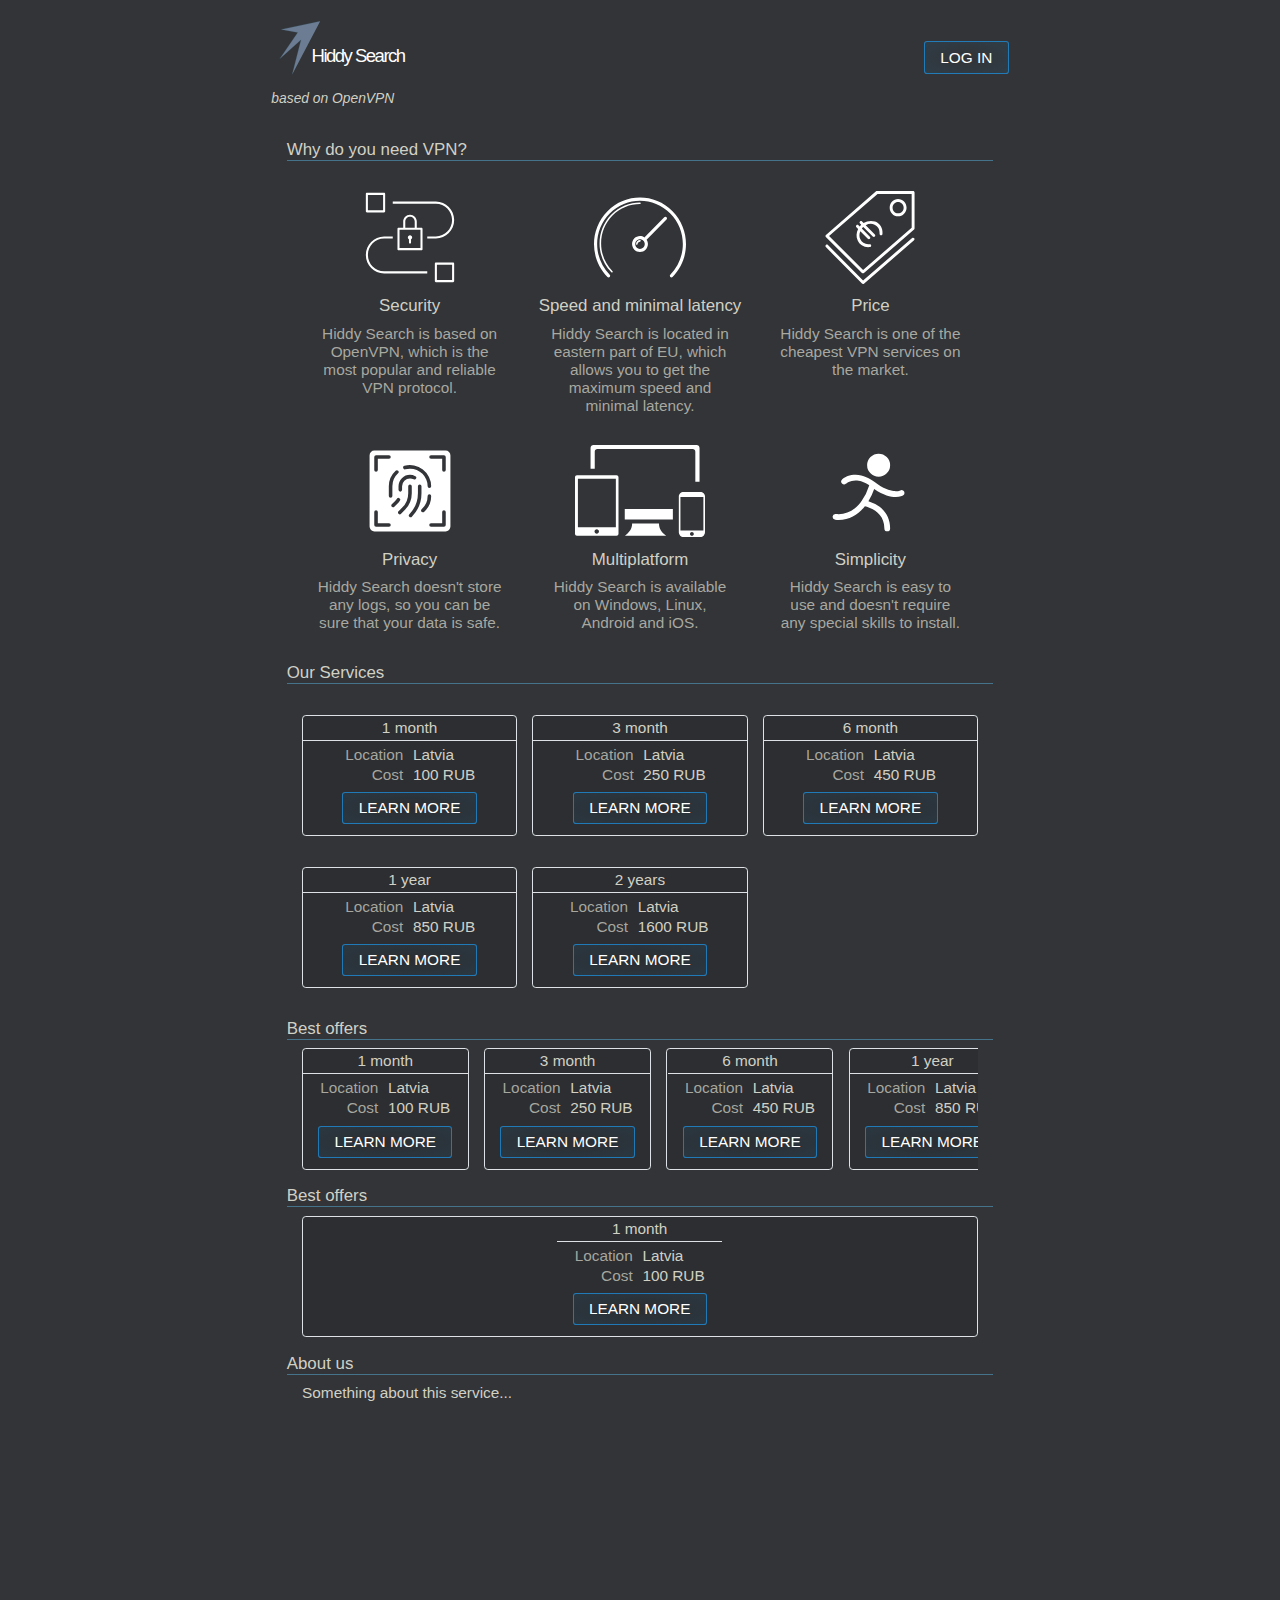
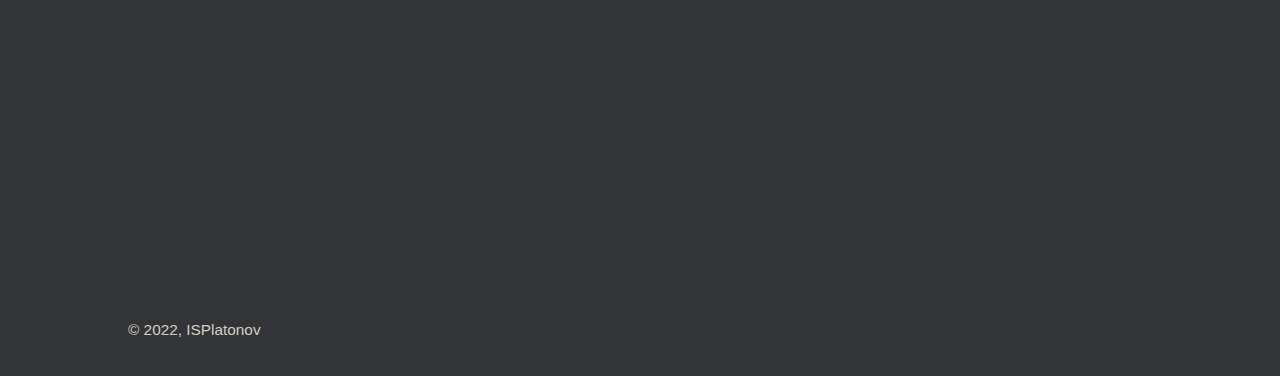
==== commit 7935cd25: "proper iframe styles" ====
--- a/index.html
+++ b/index.html
@@ -587,21 +587,14 @@
         </content>
 
         <content>
-            <details>
-                <summary>
-                    Summary, caption, or legend for the content
-                </summary>
-                Content goes here.
-            </details>
-        </content>
-
-        <content>
             <hl>
                 About us
             </hl>
-            <content>
+            <content style="position:relative;padding-bottom:56.25%;">
                 <p>Something about this service...</p>
-                <iframe src="https://www.youtube.com/embed/tgbNymZ7vqY">
+                <iframe style="width:100%;height:100%;position:absolute;left:0px;top:0px;"
+                frameborder="0" width="100%" height="100%" 
+                allowfullscreen src="https://www.youtube.com/embed/tgbNymZ7vqY">
                 </iframe>
             </content>
         </content>
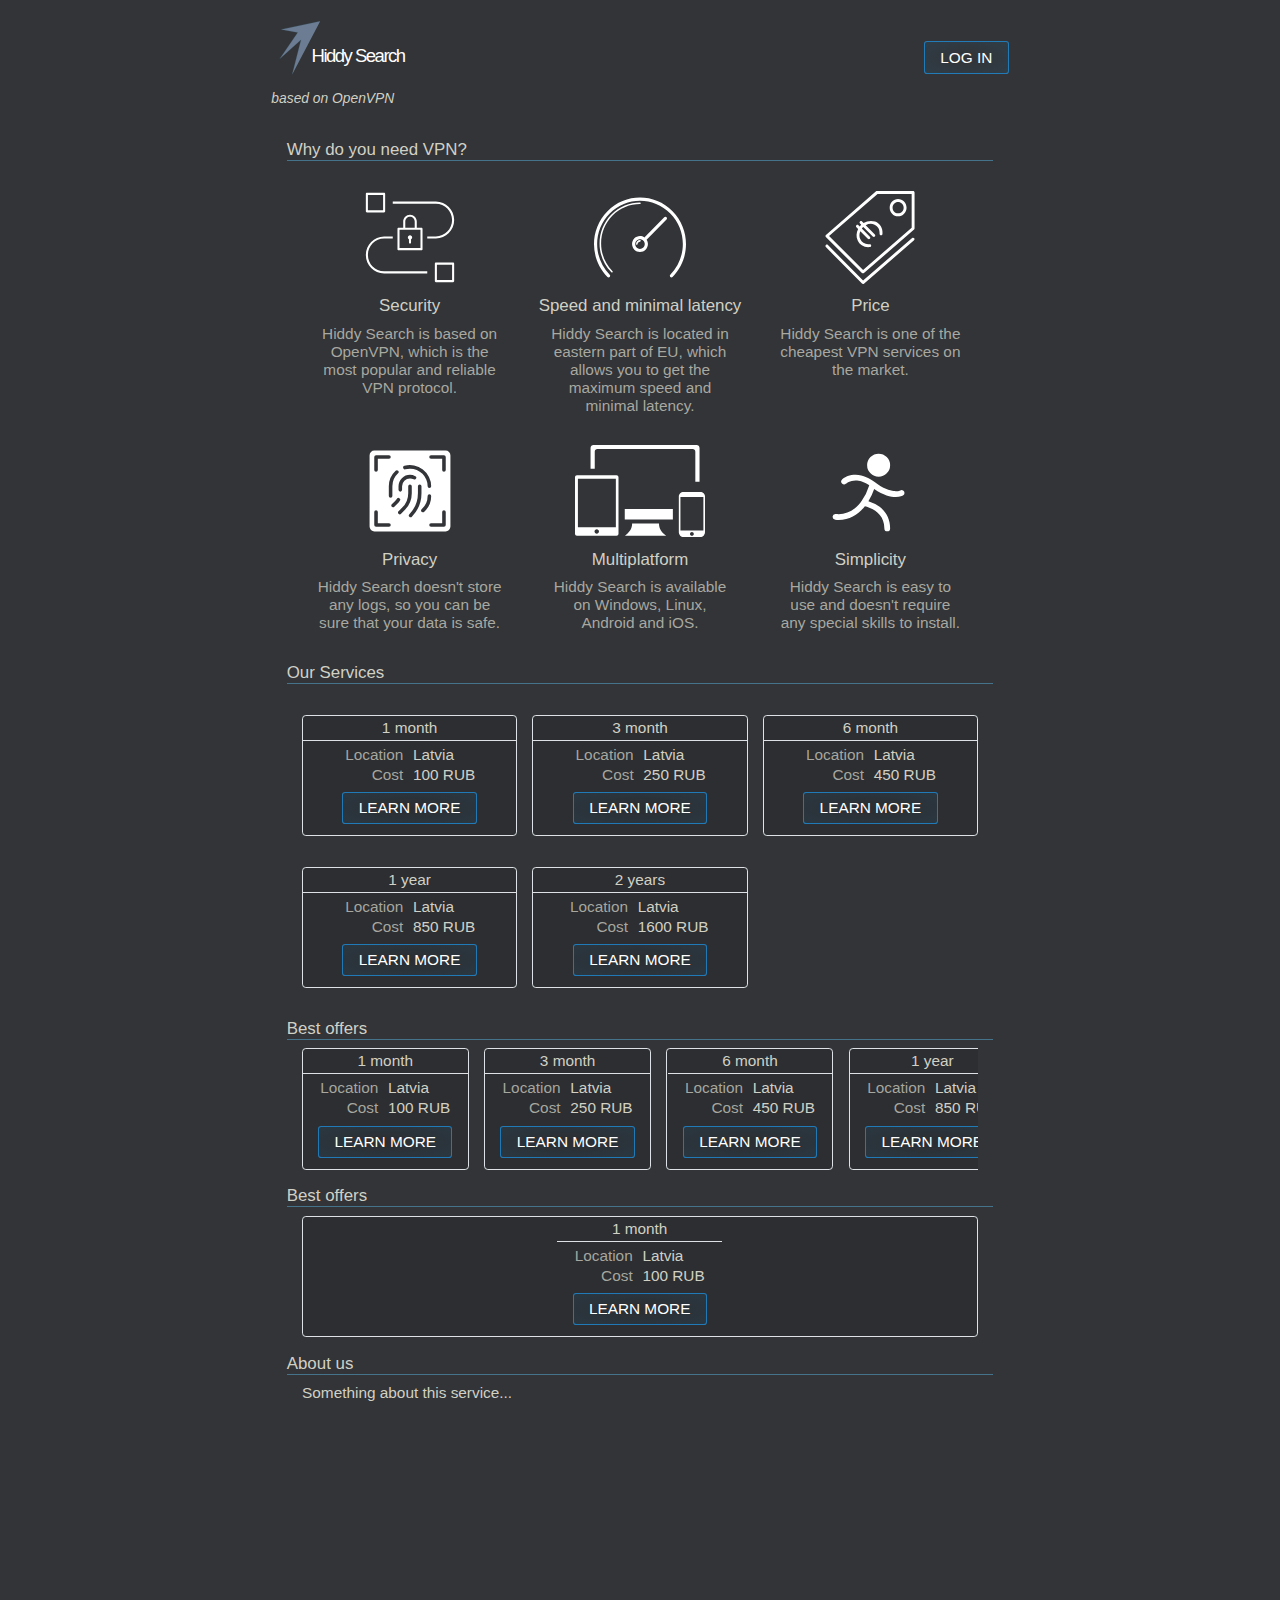
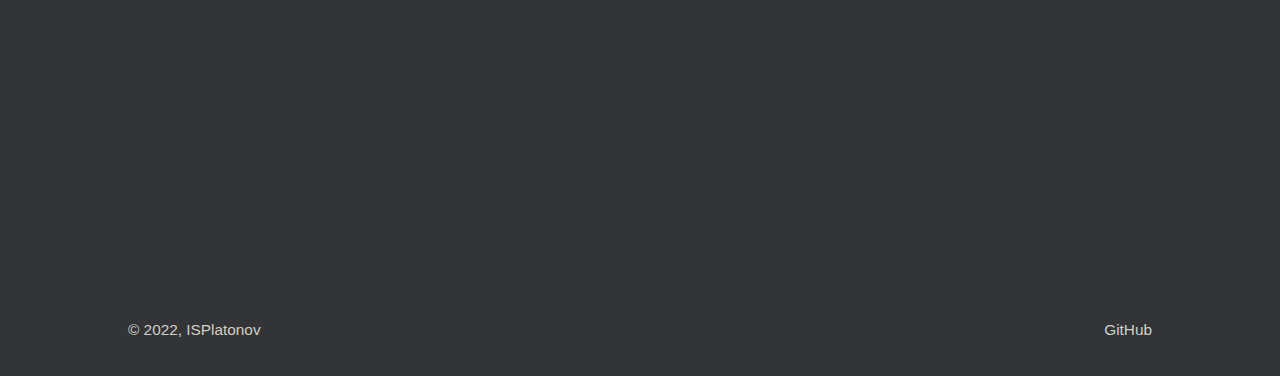
==== commit 57bde8c1: "order page (alpha version)" ====
--- a/index.html
+++ b/index.html
@@ -132,7 +132,7 @@
                         </tbody>
                     </table>
                     <div>
-                        <a class="button" href="aboba">
+                        <a class="button" href="learn-more.html">
                             Learn more
                         </a>
                     </div>
@@ -162,7 +162,7 @@
                         </tbody>
                     </table>
                     <div>
-                        <a class="button" href="aboba">
+                        <a class="button" href="learn-more.html">
                             Learn more
                         </a>
                     </div>
@@ -192,7 +192,7 @@
                         </tbody>
                     </table>
                     <div>
-                        <a class="button" href="aboba">
+                        <a class="button" href="learn-more.html">
                             Learn more
                         </a>
                     </div>
@@ -222,7 +222,7 @@
                         </tbody>
                     </table>
                     <div>
-                        <a class="button" href="aboba">
+                        <a class="button" href="learn-more.html">
                             Learn more
                         </a>
                     </div>
@@ -252,7 +252,7 @@
                         </tbody>
                     </table>
                     <div>
-                        <a class="button" href="aboba">
+                        <a class="button" href="learn-more.html">
                             Learn more
                         </a>
                     </div>
@@ -292,7 +292,7 @@
                                 </tbody>
                             </table>
                             <div>
-                                <a class="button" href="aboba">
+                                <a class="button" href="learn-more.html">
                                     Learn more
                                 </a>
                             </div>
@@ -322,7 +322,7 @@
                                 </tbody>
                             </table>
                             <div>
-                                <a class="button" href="aboba">
+                                <a class="button" href="learn-more.html">
                                     Learn more
                                 </a>
                             </div>
@@ -352,7 +352,7 @@
                                 </tbody>
                             </table>
                             <div>
-                                <a class="button" href="aboba">
+                                <a class="button" href="learn-more.html">
                                     Learn more
                                 </a>
                             </div>
@@ -382,7 +382,7 @@
                                 </tbody>
                             </table>
                             <div>
-                                <a class="button" href="aboba">
+                                <a class="button" href="learn-more.html">
                                     Learn more
                                 </a>
                             </div>
@@ -412,7 +412,7 @@
                                 </tbody>
                             </table>
                             <div>
-                                <a class="button" href="aboba">
+                                <a class="button" href="learn-more.html">
                                     Learn more
                                 </a>
                             </div>
@@ -455,7 +455,7 @@
                                     </tbody>
                                 </table>
                                 <div>
-                                    <a class="button" href="aboba">
+                                    <a class="button" href="learn-more.html">
                                         Learn more
                                     </a>
                                 </div>
@@ -485,7 +485,7 @@
                                     </tbody>
                                 </table>
                                 <div>
-                                    <a class="button" href="aboba">
+                                    <a class="button" href="learn-more.html">
                                         Learn more
                                     </a>
                                 </div>
@@ -515,7 +515,7 @@
                                     </tbody>
                                 </table>
                                 <div>
-                                    <a class="button" href="aboba">
+                                    <a class="button" href="learn-more.html">
                                         Learn more
                                     </a>
                                 </div>
@@ -545,7 +545,7 @@
                                     </tbody>
                                 </table>
                                 <div>
-                                    <a class="button" href="aboba">
+                                    <a class="button" href="learn-more.html">
                                         Learn more
                                     </a>
                                 </div>
@@ -575,7 +575,7 @@
                                     </tbody>
                                 </table>
                                 <div>
-                                    <a class="button" href="aboba">
+                                    <a class="button" href="learn-more.html">
                                         Learn more
                                     </a>
                                 </div>
@@ -600,7 +600,12 @@
         </content>
     </main>
     <footer>
-        © 2022, ISPlatonov
+        <div>
+            © 2022, ISPlatonov
+        </div>
+        <div>
+            <a href="https://github.com/ISPlatonov">GitHub</a>
+        </div>
     </footer>
 </body>
 
